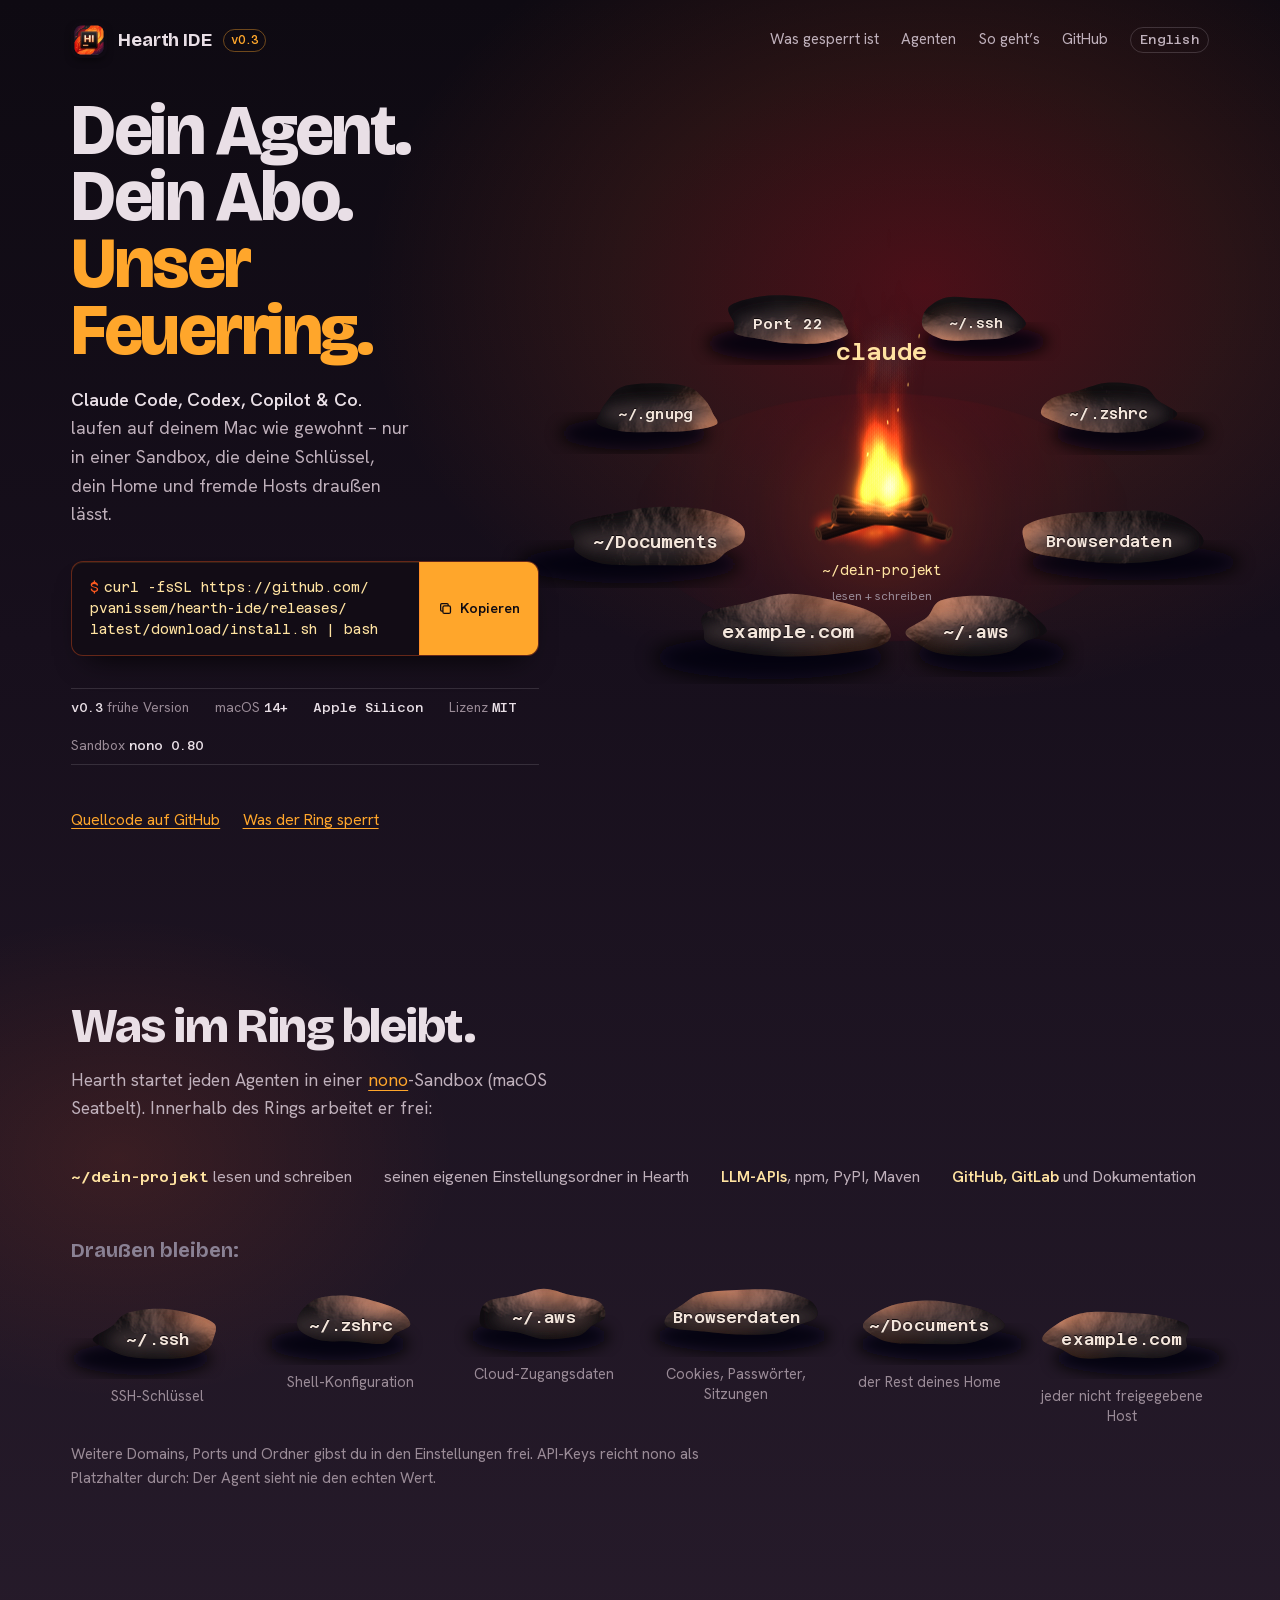
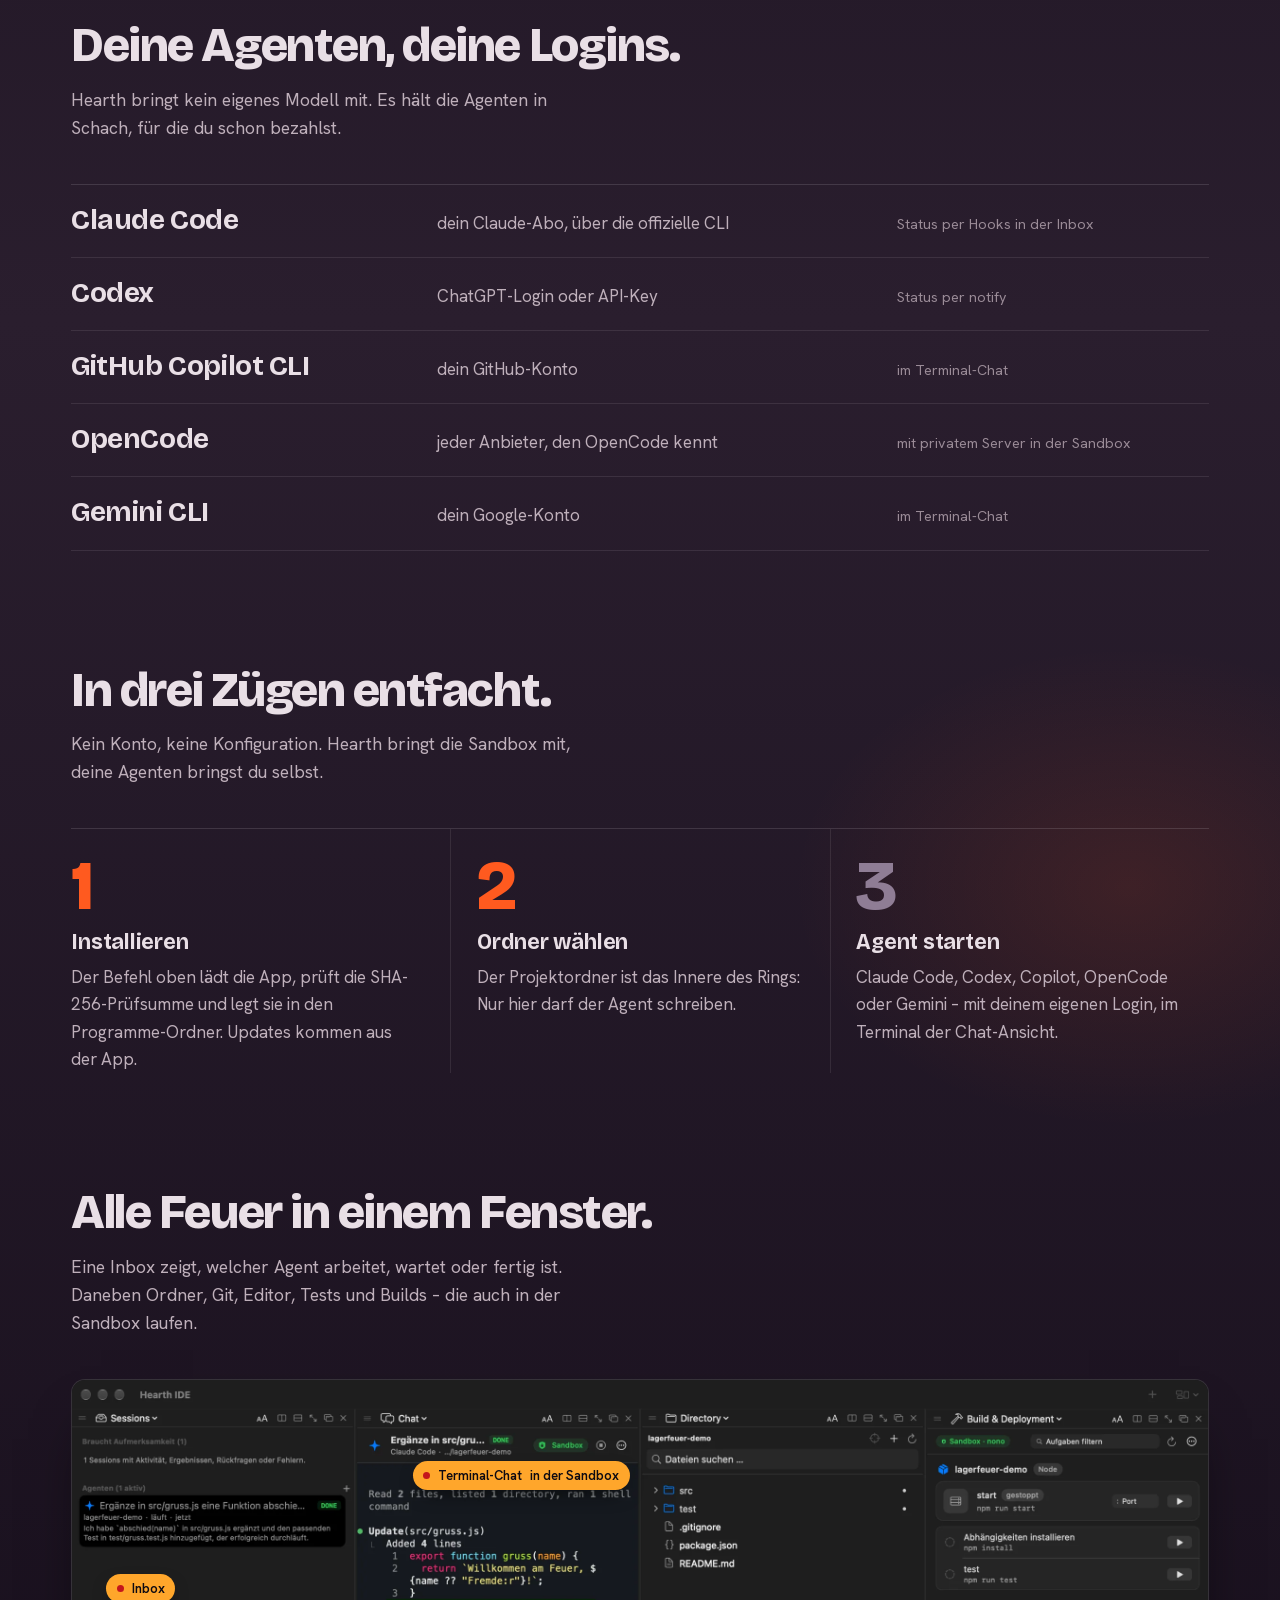
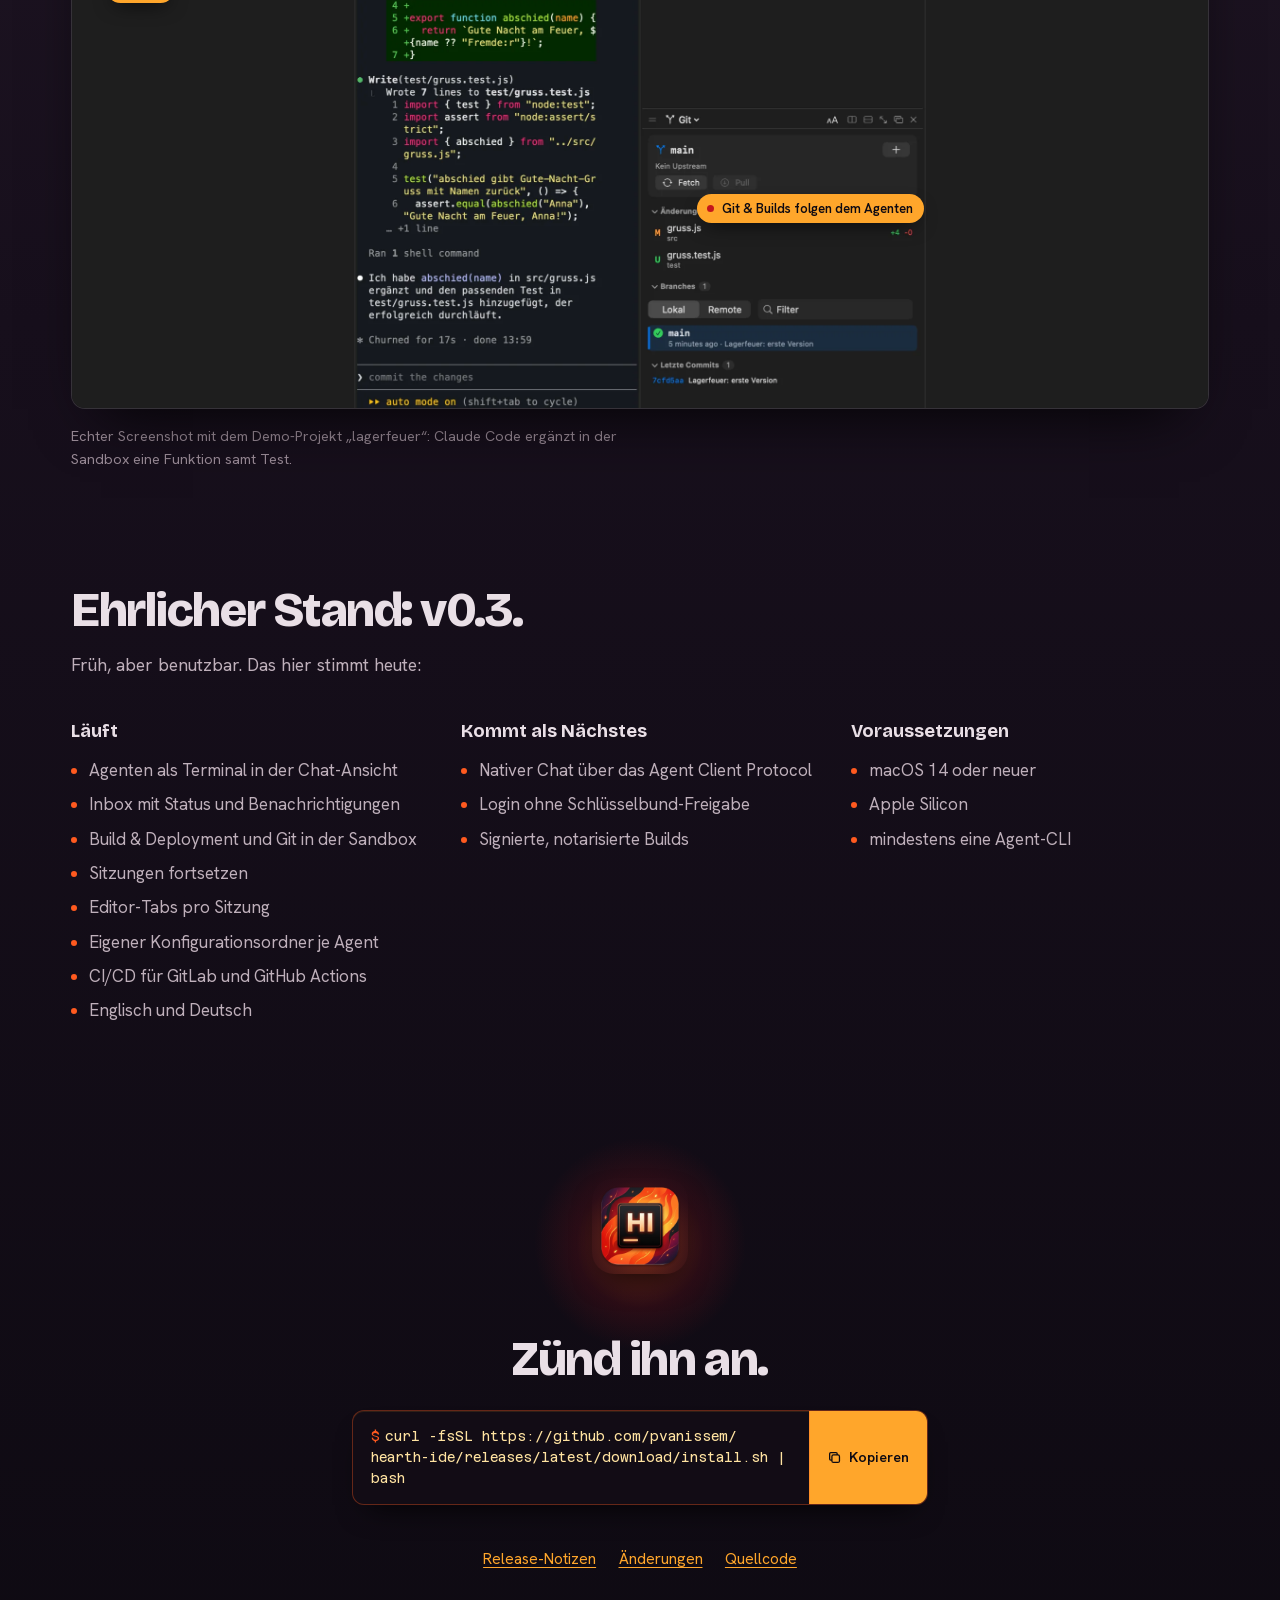
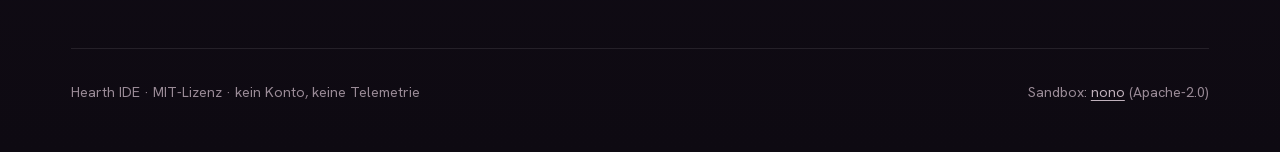
==== site/de/index.html @ 9201942a "English README and landing page (German at /de/) The landing page shares site.css/site.js; the scrip" ====
<!doctype html>
<html lang="de">
<head>
<meta charset="utf-8">
<meta name="viewport" content="width=device-width, initial-scale=1">
<title>Hearth IDE – Dein Agent. Dein Abo. Unser Feuerring.</title>
<meta name="description" content="Hearth IDE ist eine native macOS-App, die Claude Code, Codex, GitHub Copilot CLI, OpenCode und Gemini CLI in einer nono-Sandbox laufen lässt – mit einer Inbox für alle Sitzungen.">
<meta property="og:title" content="Hearth IDE">
<meta property="og:description" content="Dein Agent. Dein Abo. Unser Feuerring. Jede Agent-CLI in einer Sandbox auf deinem Mac.">
<meta property="og:image" content="https://pvanissem.github.io/hearth-ide/assets/hearth-app.webp">
<meta property="og:locale" content="de_DE">
<meta name="theme-color" content="#0e0a12">
<link rel="canonical" href="https://pvanissem.github.io/hearth-ide/de/">
<link rel="alternate" hreflang="en" href="https://pvanissem.github.io/hearth-ide/">
<link rel="alternate" hreflang="de" href="https://pvanissem.github.io/hearth-ide/de/">
<link rel="alternate" hreflang="x-default" href="https://pvanissem.github.io/hearth-ide/">
<link rel="icon" type="image/png" href="../assets/favicon.png">
<link rel="apple-touch-icon" href="../assets/apple-touch-icon.png">
<link rel="preload" href="../assets/fonts/bricolage-grotesque-latin.woff2" as="font" type="font/woff2" crossorigin>
<link rel="stylesheet" href="../assets/fonts.css">
<link rel="stylesheet" href="../assets/site.css">
</head>
<body>
<div class="wrap">
  <div class="firelight hero-light" aria-hidden="true"></div>
  <header class="top">
    <a class="mark" href="./" aria-label="Hearth IDE – Startseite">
      <img src="../assets/hearth-icon.webp" alt="" width="36" height="36">
      Hearth IDE <span class="version">v0.3</span>
    </a>
    <nav aria-label="Seitenbereiche">
      <a href="#ring">Was gesperrt ist</a>
      <a href="#agenten">Agenten</a>
      <a href="#so-gehts">So geht’s</a>
      <a class="gh" href="https://github.com/pvanissem/hearth-ide">GitHub</a>
      <a class="lang" href="../" hreflang="en" lang="en">English</a>
    </nav>
  </header>

  <main>
    <div class="hero">
      <div class="pitch">
        <h1>Dein Agent. Dein Abo. <span class="lit">Unser Feuerring.</span></h1>
        <p class="lede"><strong>Claude Code, Codex, Copilot &amp; Co.</strong> laufen auf deinem Mac wie gewohnt – nur in einer Sandbox, die deine Schlüssel, dein Home und fremde Hosts draußen lässt.</p>

        <div class="install" data-install>
          <code><span class="prompt">$</span><span data-cmd>curl -fsSL https://<wbr>github.com/<wbr>pvanissem/<wbr>hearth-ide/<wbr>releases/<wbr>latest/<wbr>download/<wbr>install.sh <wbr>| bash</span></code>
          <button class="copy" type="button" data-copy aria-label="Installationsbefehl kopieren">
            <svg viewBox="0 0 20 20" fill="none" stroke="currentColor" stroke-width="1.7" aria-hidden="true"><rect x="6.5" y="6.5" width="10" height="10" rx="2"/><path d="M13.5 6.5V5a1.5 1.5 0 0 0-1.5-1.5H5A1.5 1.5 0 0 0 3.5 5v7A1.5 1.5 0 0 0 5 13.5h1.5"/></svg>
            <span class="copy-text">Kopieren</span>
          </button>
          <span class="copy-status" role="status" aria-live="polite"></span>
        </div>

        <ul class="facts" aria-label="Eckdaten">
          <li><b>v0.3</b> frühe Version</li>
          <li>macOS <b>14+</b></li>
          <li><b>Apple Silicon</b></li>
          <li>Lizenz <b>MIT</b></li>
          <li>Sandbox <b>nono 0.80</b></li>
        </ul>

        <div class="pitch-links">
          <a href="https://github.com/pvanissem/hearth-ide">Quellcode auf GitHub</a>
          <a href="#ring">Was der Ring sperrt</a>
        </div>
      </div>

      <div class="ring" data-ring aria-label="Ein Steinring aus Sandbox-Regeln um das Feuer des Agenten. Jeder Stein ist eine Sperre.">
        <canvas data-fire aria-hidden="true"></canvas>
        <svg class="stones" data-stones viewBox="0 0 1000 860" role="list"></svg>
        <div class="agent-name" data-agent aria-hidden="true">claude</div>
        <div class="inside-label"><code>~/dein-projekt</code><span>lesen + schreiben</span></div>
        <div class="rule-tip" data-tip aria-hidden="true"></div>
      </div>
    </div>

    <section id="ring" aria-labelledby="ring-h">
      <div class="ember-light" style="left:-18rem;top:2rem" aria-hidden="true"></div>
      <h2 id="ring-h">Was im Ring bleibt.</h2>
      <p class="section-lede">Hearth startet jeden Agenten in einer <a href="https://nono.sh">nono</a>-Sandbox (macOS Seatbelt). Innerhalb des Rings arbeitet er frei:</p>
      <ul class="inside">
        <li><code>~/dein-projekt</code> lesen und schreiben</li>
        <li>seinen eigenen Einstellungsordner in Hearth</li>
        <li><strong>LLM-APIs</strong>, npm, PyPI, Maven</li>
        <li><strong>GitHub, GitLab</strong> und Dokumentation</li>
      </ul>
      <h3 class="outside-title">Draußen bleiben:</h3>
      <ul class="arc" data-arc>
        <li style="--lift:1.4" data-stone="~/.ssh"><p>SSH-Schlüssel</p></li>
        <li style="--lift:.5" data-stone="~/.zshrc"><p>Shell-Konfiguration</p></li>
        <li style="--lift:0" data-stone="~/.aws"><p>Cloud-Zugangsdaten</p></li>
        <li style="--lift:0" data-stone="Browserdaten"><p>Cookies, Passwörter, Sitzungen</p></li>
        <li style="--lift:.5" data-stone="~/Documents"><p>der Rest deines Home</p></li>
        <li style="--lift:1.4" data-stone="example.com"><p>jeder nicht freigegebene Host</p></li>
      </ul>
      <p class="side-note">Weitere Domains, Ports und Ordner gibst du in den Einstellungen frei. API-Keys reicht nono als Platzhalter durch: Der Agent sieht nie den echten Wert.</p>
    </section>

    <section id="agenten" aria-labelledby="agenten-h">
      <h2 id="agenten-h">Deine Agenten, deine Logins.</h2>
      <p class="section-lede">Hearth bringt kein eigenes Modell mit. Es hält die Agenten in Schach, für die du schon bezahlst.</p>
      <ul class="roster">
        <li><span class="who">Claude Code</span><span class="login">dein Claude-Abo, über die offizielle CLI</span><span class="how">Status per Hooks in der Inbox</span></li>
        <li><span class="who">Codex</span><span class="login">ChatGPT-Login oder API-Key</span><span class="how">Status per notify</span></li>
        <li><span class="who">GitHub Copilot CLI</span><span class="login">dein GitHub-Konto</span><span class="how">im Terminal-Chat</span></li>
        <li><span class="who">OpenCode</span><span class="login">jeder Anbieter, den OpenCode kennt</span><span class="how">mit privatem Server in der Sandbox</span></li>
        <li><span class="who">Gemini CLI</span><span class="login">dein Google-Konto</span><span class="how">im Terminal-Chat</span></li>
      </ul>
    </section>

    <section id="so-gehts" aria-labelledby="so-gehts-h">
      <div class="ember-light" style="right:-16rem;top:6rem" aria-hidden="true"></div>
      <h2 id="so-gehts-h">In drei Zügen entfacht.</h2>
      <p class="section-lede">Kein Konto, keine Konfiguration. Hearth bringt die Sandbox mit, deine Agenten bringst du selbst.</p>
      <ol class="strokes" data-strokes>
        <li><span class="n" aria-hidden="true">1</span><h3>Installieren</h3><p>Der Befehl oben lädt die App, prüft die SHA-256-Prüfsumme und legt sie in den Programme-Ordner. Updates kommen aus der App.</p></li>
        <li><span class="n" aria-hidden="true">2</span><h3>Ordner wählen</h3><p>Der Projektordner ist das Innere des Rings: Nur hier darf der Agent schreiben.</p></li>
        <li><span class="n" aria-hidden="true">3</span><h3>Agent starten</h3><p>Claude Code, Codex, Copilot, OpenCode oder Gemini – mit deinem eigenen Login, im Terminal der Chat-Ansicht.</p></li>
      </ol>
    </section>

    <section aria-labelledby="app-h">
      <h2 id="app-h">Alle Feuer in einem Fenster.</h2>
      <p class="section-lede">Eine Inbox zeigt, welcher Agent arbeitet, wartet oder fertig ist. Daneben Ordner, Git, Editor, Tests und Builds – die auch in der Sandbox laufen.</p>
      <figure class="shot">
        <div class="shot-frame">
          <picture>
            <source media="(max-width: 560px)" srcset="../assets/hearth-app-phone.webp" width="1000" height="1106">
            <img src="../assets/hearth-app.webp" width="2400" height="1326" loading="lazy" decoding="async"
                 alt="Hearth IDE: links die Inbox mit einer fertigen Claude-Code-Sitzung, daneben der Terminal-Chat mit Sandbox-Abzeichen, rechts Verzeichnis, Git mit zwei Änderungen und Build &amp; Deployment.">
          </picture>
          <span class="pin inbox">Inbox</span>
          <span class="pin chat">Terminal-Chat<span class="long"> in der Sandbox</span></span>
          <span class="pin inspector">Git &amp; Builds folgen dem Agenten</span>
        </div>
        <figcaption>Echter Screenshot mit dem Demo-Projekt „lagerfeuer“: Claude Code ergänzt in der Sandbox eine Funktion samt Test.</figcaption>
      </figure>
    </section>

    <section aria-labelledby="stand-h">
      <h2 id="stand-h">Ehrlicher Stand: v0.3.</h2>
      <p class="section-lede">Früh, aber benutzbar. Das hier stimmt heute:</p>
      <div class="status">
        <div>
          <h3>Läuft</h3>
          <ul>
            <li>Agenten als Terminal in der Chat-Ansicht</li>
            <li>Inbox mit Status und Benachrichtigungen</li>
            <li>Build &amp; Deployment und Git in der Sandbox</li>
            <li>Sitzungen fortsetzen</li>
            <li>Editor-Tabs pro Sitzung</li>
            <li>Eigener Konfigurationsordner je Agent</li>
            <li>CI/CD für GitLab und GitHub Actions</li>
            <li>Englisch und Deutsch</li>
          </ul>
        </div>
        <div>
          <h3>Kommt als Nächstes</h3>
          <ul>
            <li>Nativer Chat über das Agent Client Protocol</li>
            <li>Login ohne Schlüsselbund-Freigabe</li>
            <li>Signierte, notarisierte Builds</li>
          </ul>
        </div>
        <div>
          <h3>Voraussetzungen</h3>
          <ul>
            <li>macOS 14 oder neuer</li>
            <li>Apple Silicon</li>
            <li>mindestens eine Agent-CLI</li>
          </ul>
        </div>
      </div>
    </section>

    <section class="close" aria-labelledby="close-h">
      <div class="embers"><img src="../assets/hearth-icon.webp" alt="" width="96" height="96" loading="lazy"></div>
      <h2 id="close-h">Zünd ihn an.</h2>
      <div class="install" data-install>
        <code><span class="prompt">$</span><span data-cmd>curl -fsSL https://<wbr>github.com/<wbr>pvanissem/<wbr>hearth-ide/<wbr>releases/<wbr>latest/<wbr>download/<wbr>install.sh <wbr>| bash</span></code>
        <button class="copy" type="button" data-copy aria-label="Installationsbefehl kopieren">
          <svg viewBox="0 0 20 20" fill="none" stroke="currentColor" stroke-width="1.7" aria-hidden="true"><rect x="6.5" y="6.5" width="10" height="10" rx="2"/><path d="M13.5 6.5V5a1.5 1.5 0 0 0-1.5-1.5H5A1.5 1.5 0 0 0 3.5 5v7A1.5 1.5 0 0 0 5 13.5h1.5"/></svg>
          <span class="copy-text">Kopieren</span>
        </button>
        <span class="copy-status" role="status" aria-live="polite"></span>
      </div>
      <div class="pitch-links">
        <a href="https://github.com/pvanissem/hearth-ide/releases/latest">Release-Notizen</a>
        <a href="https://github.com/pvanissem/hearth-ide/blob/main/CHANGELOG.md">Änderungen</a>
        <a href="https://github.com/pvanissem/hearth-ide">Quellcode</a>
      </div>
    </section>
  </main>

  <footer>
    <span>Hearth IDE · MIT-Lizenz · kein Konto, keine Telemetrie</span>
    <span>Sandbox: <a href="https://github.com/nolabs-ai/nono">nono</a> (Apache-2.0)</span>
  </footer>
</div>

<script src="../assets/site.js"></script>
</body>
</html>
---- site/assets/fonts.css ----
/* Self-hosted Google Fonts (SIL Open Font License): Bricolage Grotesque, Hanken Grotesk, Azeret Mono */
@font-face {
  font-family: 'Bricolage Grotesque';
  font-style: normal;
  font-weight: 400 800;
  font-stretch: 100%;
  font-display: swap;
  src: url(fonts/bricolage-grotesque-latin-ext.woff2) format('woff2');
  unicode-range: U+0100-02BA, U+02BD-02C5, U+02C7-02CC, U+02CE-02D7, U+02DD-02FF, U+0304, U+0308, U+0329, U+1D00-1DBF, U+1E00-1E9F, U+1EF2-1EFF, U+2020, U+20A0-20AB, U+20AD-20C4, U+2113, U+2C60-2C7F, U+A720-A7FF;
}
@font-face {
  font-family: 'Bricolage Grotesque';
  font-style: normal;
  font-weight: 400 800;
  font-stretch: 100%;
  font-display: swap;
  src: url(fonts/bricolage-grotesque-latin.woff2) format('woff2');
  unicode-range: U+0000-00FF, U+0131, U+0152-0153, U+02BB-02BC, U+02C6, U+02DA, U+02DC, U+0304, U+0308, U+0329, U+2000-206F, U+20AC, U+2122, U+2191, U+2193, U+2212, U+2215, U+FEFF, U+FFFD;
}
@font-face {
  font-family: 'Hanken Grotesk';
  font-style: normal;
  font-weight: 400 600;
  font-display: swap;
  src: url(fonts/hanken-grotesk-latin-ext.woff2) format('woff2');
  unicode-range: U+0100-02BA, U+02BD-02C5, U+02C7-02CC, U+02CE-02D7, U+02DD-02FF, U+0304, U+0308, U+0329, U+1D00-1DBF, U+1E00-1E9F, U+1EF2-1EFF, U+2020, U+20A0-20AB, U+20AD-20C4, U+2113, U+2C60-2C7F, U+A720-A7FF;
}
@font-face {
  font-family: 'Hanken Grotesk';
  font-style: normal;
  font-weight: 400 600;
  font-display: swap;
  src: url(fonts/hanken-grotesk-latin.woff2) format('woff2');
  unicode-range: U+0000-00FF, U+0131, U+0152-0153, U+02BB-02BC, U+02C6, U+02DA, U+02DC, U+0304, U+0308, U+0329, U+2000-206F, U+20AC, U+2122, U+2191, U+2193, U+2212, U+2215, U+FEFF, U+FFFD;
}
@font-face {
  font-family: 'Azeret Mono';
  font-style: normal;
  font-weight: 400 600;
  font-display: swap;
  src: url(fonts/azeret-mono-latin-ext.woff2) format('woff2');
  unicode-range: U+0100-02BA, U+02BD-02C5, U+02C7-02CC, U+02CE-02D7, U+02DD-02FF, U+0304, U+0308, U+0329, U+1D00-1DBF, U+1E00-1E9F, U+1EF2-1EFF, U+2020, U+20A0-20AB, U+20AD-20C4, U+2113, U+2C60-2C7F, U+A720-A7FF;
}
@font-face {
  font-family: 'Azeret Mono';
  font-style: normal;
  font-weight: 400 600;
  font-display: swap;
  src: url(fonts/azeret-mono-latin.woff2) format('woff2');
  unicode-range: U+0000-00FF, U+0131, U+0152-0153, U+02BB-02BC, U+02C6, U+02DA, U+02DC, U+0304, U+0308, U+0329, U+2000-206F, U+20AC, U+2122, U+2191, U+2193, U+2212, U+2215, U+FEFF, U+FFFD;
}
---- site/assets/site.css ----
:root {
  --night: #0e0a12;
  --night-2: #170f1c;
  --plum: #2a1e2e;
  --crimson: #c4161c;
  --ember: #ff5a1f;
  --flame: #ffa62b;
  --core: #ffe3a1;
  --ash: #e9dfe6;
  --ash-2: #bfb0bb;
  --ash-3: #9a8b97;
  --cold: #8a8194;
  --flicker: 1;
  --display: "Bricolage Grotesque", "Avenir Next", sans-serif;
  --body: "Hanken Grotesk", "Avenir Next", sans-serif;
  --mono: "Azeret Mono", ui-monospace, "SF Mono", monospace;
  --gutter: clamp(1rem, 4vw, 3.5rem);
  --ease: cubic-bezier(.16, 1, .3, 1);
}
* { box-sizing: border-box; }
html { background: var(--night); color: var(--ash); scrollbar-color: #3b3140 var(--night); overflow-x: clip; }
body {
  margin: 0;
  font: 400 1.0625rem/1.6 var(--body);
  background: linear-gradient(var(--night), var(--night-2) 40rem, var(--plum) 120rem, var(--night-2) 220rem, var(--night));
  -webkit-font-smoothing: antialiased;
  text-rendering: optimizeLegibility;
  overflow-x: clip;
}
::selection { background: var(--ember); color: var(--night); }
:focus-visible { outline: 2px solid var(--flame); outline-offset: 3px; border-radius: 4px; }
a { color: var(--flame); text-decoration-thickness: 1px; text-underline-offset: .2em; }
a:hover { color: var(--core); }
code, kbd, .mono { font-family: var(--mono); font-variant-ligatures: none; }
code { font-size: .92em; }
img { max-width: 100%; display: block; }
.sr-only { position: absolute; width: 1px; height: 1px; overflow: hidden; clip: rect(0 0 0 0); white-space: nowrap; }
.wrap { position: relative; width: min(1240px, 100%); margin: 0 auto; padding: 0 var(--gutter); }

/* firelight: the only light source; its glow flickers with the fire (--flicker is set by the canvas loop) */
.firelight { position: absolute; pointer-events: none; z-index: 0; border-radius: 50%;
  background: radial-gradient(closest-side, rgba(196, 22, 28, .32), rgba(255, 90, 31, .1) 55%, transparent);
  opacity: calc(.75 + .25 * var(--flicker)); }
.firelight.hero-light { width: 70rem; height: 52rem; right: -14rem; top: -8rem; }
.ember-light { position: absolute; pointer-events: none; z-index: 0; width: 42rem; height: 30rem; border-radius: 50%;
  background: radial-gradient(closest-side, rgba(255, 90, 31, .12), transparent);
  animation: smoulder 5.5s ease-in-out infinite alternate; }
@keyframes smoulder { 0% { opacity: .55; } 40% { opacity: .9; } 55% { opacity: .7; } 100% { opacity: 1; } }

/* ---------- Top ---------- */
.top { position: relative; z-index: 2; display: flex; align-items: center; justify-content: space-between; padding-top: 1.4rem; }
.mark { display: flex; align-items: center; gap: .7rem; color: var(--ash); text-decoration: none; font: 700 1.15rem/1 var(--display); letter-spacing: -.01em; }
.mark img { width: 36px; height: 36px; border-radius: 9px; box-shadow: 0 4px 10px -4px rgba(0, 0, 0, .8); }
.version { font: 500 .72rem/1 var(--mono); color: var(--flame); border: 1px solid rgba(255, 166, 43, .4); padding: .3rem .45rem; border-radius: 999px; }
.top nav { display: flex; gap: 1.4rem; font-size: .95rem; }
.top nav a { color: var(--ash-2); text-decoration: none; }
.top nav a:hover { color: var(--ash); }

/* ---------- Hero ---------- */
.hero { position: relative; z-index: 1; display: grid; grid-template-columns: minmax(0, 5fr) minmax(0, 7fr); align-items: center; gap: 1rem; min-height: min(92vh, 860px); padding-block: 1.5rem 2.5rem; }
.pitch { position: relative; z-index: 2; }
h1 { font: 800 clamp(2.7rem, 5.6vw, 5.4rem)/.93 var(--display); font-variation-settings: "opsz" 96; letter-spacing: -.035em; margin: 0 0 1.4rem; text-wrap: balance; }
h1 .lit { color: var(--flame); }
.lede { font-size: clamp(1.05rem, 1.4vw, 1.2rem); color: var(--ash-2); max-width: 34ch; margin: 0 0 2rem; }
.lede strong { color: var(--ash); font-weight: 600; }

.install { position: relative; display: flex; align-items: stretch; max-width: 36rem; border-radius: 12px; background: #120c15; border: 1px solid rgba(255, 90, 31, .35); box-shadow: 0 16px 30px -16px rgba(0, 0, 0, .9), inset 0 1px 0 rgba(255, 166, 43, .12); }
.install code { flex: 1; min-width: 0; white-space: normal; overflow-wrap: break-word; padding: .95rem 1.1rem; color: var(--core); font-size: .84rem; line-height: 1.55; }
.install code .prompt { color: var(--ember); user-select: none; margin-right: .6ch; }
.copy { flex: none; display: inline-flex; align-items: center; gap: .45rem; cursor: pointer; border: 0; border-left: 1px solid rgba(255, 90, 31, .3); border-radius: 0 11px 11px 0; padding: 0 1.1rem; font: 600 .9rem var(--body); color: var(--night); background: var(--flame); transition: background .25s var(--ease); }
.copy:hover { background: var(--core); }
.copy svg { width: 1.05em; height: 1.05em; }
.copy[data-state="done"] { background: #ffd27a; }
.copy-status { position: absolute; left: 0; top: calc(100% + .55rem); font-size: .85rem; color: var(--ash-3); }
.pitch-links { display: flex; flex-wrap: wrap; gap: 1.4rem; margin-top: 2.6rem; font-size: .98rem; }

.facts { display: flex; flex-wrap: wrap; column-gap: 1.6rem; margin: 2rem 0 0; padding: 0; list-style: none; border-top: 1px solid rgba(233, 223, 230, .14); border-bottom: 1px solid rgba(233, 223, 230, .14); max-width: 36rem; }
.facts li { font: 400 .86rem/1 var(--body); color: var(--ash-3); padding: .75rem 0; white-space: nowrap; }
.facts b { font: 500 .8rem/1 var(--mono); font-variant-ligatures: none; color: var(--ash); }

/* ---------- The ring ---------- */
.ring { position: relative; width: 100%; aspect-ratio: 1 / .86; }
.ring canvas { position: absolute; inset: 0; width: 100%; height: 100%; -webkit-mask-image: linear-gradient(transparent 0, #000 22%); mask-image: linear-gradient(transparent 0, #000 22%); }
.ring svg.stones { position: absolute; inset: 0; width: 100%; height: 100%; overflow: visible; }
.stone { cursor: help; }
.stone .heat { opacity: calc(.35 + .4 * var(--flicker)); }
.stone .hitglow { opacity: 0; transition: opacity .7s var(--ease); }
.stone.hit .hitglow { opacity: 1; transition-duration: .08s; }
[data-stone-holder]:focus-visible .rock { stroke: var(--flame); stroke-width: 3; }
[data-stone-holder] { outline: none; }
.cut { font-family: var(--mono); font-weight: 600; font-variant-ligatures: none; letter-spacing: .01em; pointer-events: none; }
.cut .lip { fill: #f4e6dc; }
.cut .recess { fill: #0c0708; opacity: .9; }
.agent-name { position: absolute; left: 50%; top: 30%; transform: translate(-50%, -50%); font: 600 clamp(1.05rem, 1.9vw, 1.45rem)/1 var(--mono); font-variant-ligatures: none; color: var(--core); pointer-events: none; white-space: nowrap; transition: opacity .4s var(--ease), filter .4s var(--ease); }
.agent-name.swap { opacity: 0; filter: blur(6px); }
.inside-label { position: absolute; left: 50%; top: 67%; transform: translateX(-50%); text-align: center; pointer-events: none; }
.inside-label code { display: block; font-size: .82rem; color: var(--core); }
.inside-label span { font-size: .78rem; color: var(--ash-3); }
.rule-tip { position: absolute; z-index: 3; pointer-events: none; left: 50%; bottom: -1.6rem; transform: translateX(-50%); width: min(21rem, 92%); padding: .6rem .8rem; border-radius: 9px; font-size: .86rem; line-height: 1.4; color: var(--ash); background: #1d1420; border: 1px solid rgba(255, 90, 31, .45); box-shadow: 0 12px 30px -12px rgba(0, 0, 0, .8); opacity: 0; transition: opacity .25s var(--ease); }
.rule-tip.show { opacity: 1; }
.rule-tip b { display: block; color: var(--flame); font: 600 .74rem/1.3 var(--mono); font-variant-ligatures: none; margin-bottom: .25rem; }

/* ---------- Sections ---------- */
section { position: relative; padding-block: clamp(4rem, 9vw, 8rem) 0; }
section > * { position: relative; z-index: 1; }
h2 { font: 800 clamp(2rem, 3.8vw, 3.4rem)/1 var(--display); letter-spacing: -.03em; margin: 0 0 1rem; text-wrap: balance; }
.section-lede { color: var(--ash-2); max-width: 52ch; margin: 0 0 2.6rem; font-size: 1.1rem; }

/* inside the ring vs. the stones that keep things out */
.inside { display: flex; flex-wrap: wrap; gap: .6rem 2rem; margin: 0 0 3rem; padding: 0; list-style: none; }
.inside li { font-size: 1rem; color: var(--ash-2); }
.inside li code, .inside li strong { color: var(--core); font-weight: 600; }
.outside-title { font: 700 1.25rem/1.2 var(--display); color: var(--cold); margin: 0 0 1.2rem; }
.arc { list-style: none; margin: 0; padding: 0; display: grid; grid-template-columns: repeat(6, minmax(0, 1fr)); gap: 1rem 1.2rem; }
.arc li { text-align: center; transform: translateY(calc(var(--lift, 0) * 1rem)); }
.arc svg { width: 100%; height: auto; overflow: visible; }
.arc p { margin: 0; font-size: .92rem; color: var(--ash-3); line-height: 1.35; }
.side-note { margin-top: 2.4rem; color: var(--ash-3); font-size: .95rem; max-width: 70ch; }

/* agents roster */
.roster { list-style: none; margin: 0; padding: 0; border-top: 1px solid rgba(233, 223, 230, .14); }
.roster li { display: grid; grid-template-columns: minmax(10rem, 1.1fr) minmax(0, 1.4fr) minmax(0, 1fr); gap: 1.4rem; align-items: baseline; padding: 1.25rem 0; border-bottom: 1px solid rgba(233, 223, 230, .1); }
.roster .who { font: 700 clamp(1.3rem, 2.2vw, 1.8rem)/1.1 var(--display); letter-spacing: -.015em; transition: color .3s var(--ease); }
.roster .login { color: var(--ash-2); }
.roster .how { font-size: .9rem; color: var(--ash-3); }
.roster li:hover .who { color: var(--flame); }

/* three strokes: each number ignites in turn */
.strokes { list-style: none; margin: 0; padding: 0; display: grid; grid-template-columns: repeat(3, minmax(0, 1fr)); border-top: 1px solid rgba(233, 223, 230, .14); }
.strokes li { position: relative; padding: 1.8rem 1.6rem 0 0; }
.strokes li + li { padding-left: 1.6rem; border-left: 1px solid rgba(233, 223, 230, .1); }
.strokes .n { display: block; font: 800 4.4rem/.8 var(--display); color: #8f7d95; margin-bottom: 1rem; }
.strokes li.on .n { color: var(--ember); animation: ignite .9s steps(1, end); }
@keyframes ignite { 0% { color: #8f7d95; } 12% { color: var(--flame); } 22% { color: #8f7d95; } 34% { color: var(--core); } 46% { color: var(--crimson); } 60% { color: var(--flame); } 100% { color: var(--ember); } }
.strokes h3 { font: 700 1.35rem/1.2 var(--display); margin: 0 0 .5rem; letter-spacing: -.01em; }
.strokes p { margin: 0; color: var(--ash-2); max-width: 34ch; }

/* the app at work */
.shot { margin: 0; }
.shot-frame { position: relative; border-radius: 14px; overflow: hidden; border: 1px solid rgba(233, 223, 230, .14); box-shadow: 0 30px 60px -30px rgba(0, 0, 0, .95); background: #19151c; }
.shot-frame img { width: 100%; height: auto; }
.pin { position: absolute; display: flex; align-items: center; gap: .5rem; font: 600 .82rem/1.2 var(--body); color: var(--night); background: var(--flame); padding: .4rem .65rem; border-radius: 999px; box-shadow: 0 8px 20px -8px rgba(0, 0, 0, .8); white-space: nowrap; }
.pin::before { content: ""; width: 7px; height: 7px; border-radius: 50%; background: var(--crimson); }
.pin.inbox { left: 3%; top: 31%; }
.pin.chat { left: 30%; top: 13%; }
.pin.inspector { left: 55%; top: 66%; }
.shot figcaption { margin-top: 1rem; font-size: .9rem; color: var(--ash-3); max-width: 70ch; }

/* honest status */
.status { display: grid; grid-template-columns: repeat(3, minmax(0, 1fr)); gap: 2rem; }
.status h3 { font: 700 1.15rem/1.2 var(--display); margin: 0 0 .9rem; }
.status ul { margin: 0; padding-left: 1.1rem; color: var(--ash-2); }
.status li { margin-bottom: .45rem; }
.status li::marker { color: var(--ember); }

/* close: the last fire */
.close { text-align: center; padding-block: clamp(5rem, 10vw, 9rem) clamp(3rem, 6vw, 5rem); }
.embers { position: relative; width: 132px; height: 132px; margin: 0 auto 1.6rem; }
.embers::before { content: ""; position: absolute; inset: -40px; border-radius: 50%; background: radial-gradient(closest-side, rgba(255, 90, 31, .45), rgba(196, 22, 28, .15) 60%, transparent); animation: smoulder 2.6s ease-in-out infinite alternate; }
.embers.flare::before { animation: flare 1.2s var(--ease); }
@keyframes flare { 0% { opacity: 1; transform: scale(1); } 25% { opacity: 1; transform: scale(1.45); } 100% { opacity: .8; transform: scale(1); } }
.embers img { position: relative; width: 96px; height: 96px; margin: 18px; border-radius: 22px; box-shadow: 0 14px 30px -12px rgba(0, 0, 0, .9); }
.close h2 { margin-bottom: 1.6rem; }
.close .install { margin: 0 auto; text-align: left; }
.close .pitch-links { justify-content: center; }
footer { border-top: 1px solid rgba(233, 223, 230, .1); padding-block: 2rem 3rem; font-size: .88rem; color: var(--ash-3); display: flex; flex-wrap: wrap; gap: .4rem 1.6rem; justify-content: space-between; }
footer a { color: var(--ash-2); }

@media (max-width: 960px) {
  .hero { grid-template-columns: minmax(0, 1fr); min-height: 0; padding-top: .5rem; }
  .ring { order: -1; width: 100%; max-width: 560px; margin: 0 auto 4.5rem; }
  .rule-tip { bottom: -4.2rem; }
  .lede { max-width: 46ch; }
  .arc { grid-template-columns: repeat(3, minmax(0, 1fr)); }
  .arc li { transform: none; }
  .strokes { grid-template-columns: 1fr; }
  .strokes li, .strokes li + li { padding: 1.6rem 0; border-left: 0; border-bottom: 1px solid rgba(233, 223, 230, .1); }
  .status { grid-template-columns: 1fr; }
  .roster li { grid-template-columns: 1fr; gap: .3rem; }
}
@media (max-width: 560px) {
  .top nav a:not(.lang) { display: none; }
  .copy .copy-text { display: none; }
  .inside-label span { display: none; }
  .arc { grid-template-columns: repeat(2, minmax(0, 1fr)); }
  .pin.inspector { display: none; }
  .pin.inbox { left: 4%; top: 30%; }
  .pin.chat { left: 50%; top: 9%; }
  .pin .long { display: none; }
}
@media (prefers-reduced-motion: reduce) {
  *, *::before, *::after { transition-duration: .01ms !important; animation: none !important; }
}

/* ---------- Language switch ---------- */
.top nav a.lang { font: 500 .8rem/1 var(--mono); font-variant-ligatures: none; letter-spacing: .02em; padding: .35rem .55rem; border: 1px solid rgba(233, 223, 230, .18); border-radius: 999px; }
.top nav a.lang:hover { border-color: rgba(255, 166, 43, .55); }
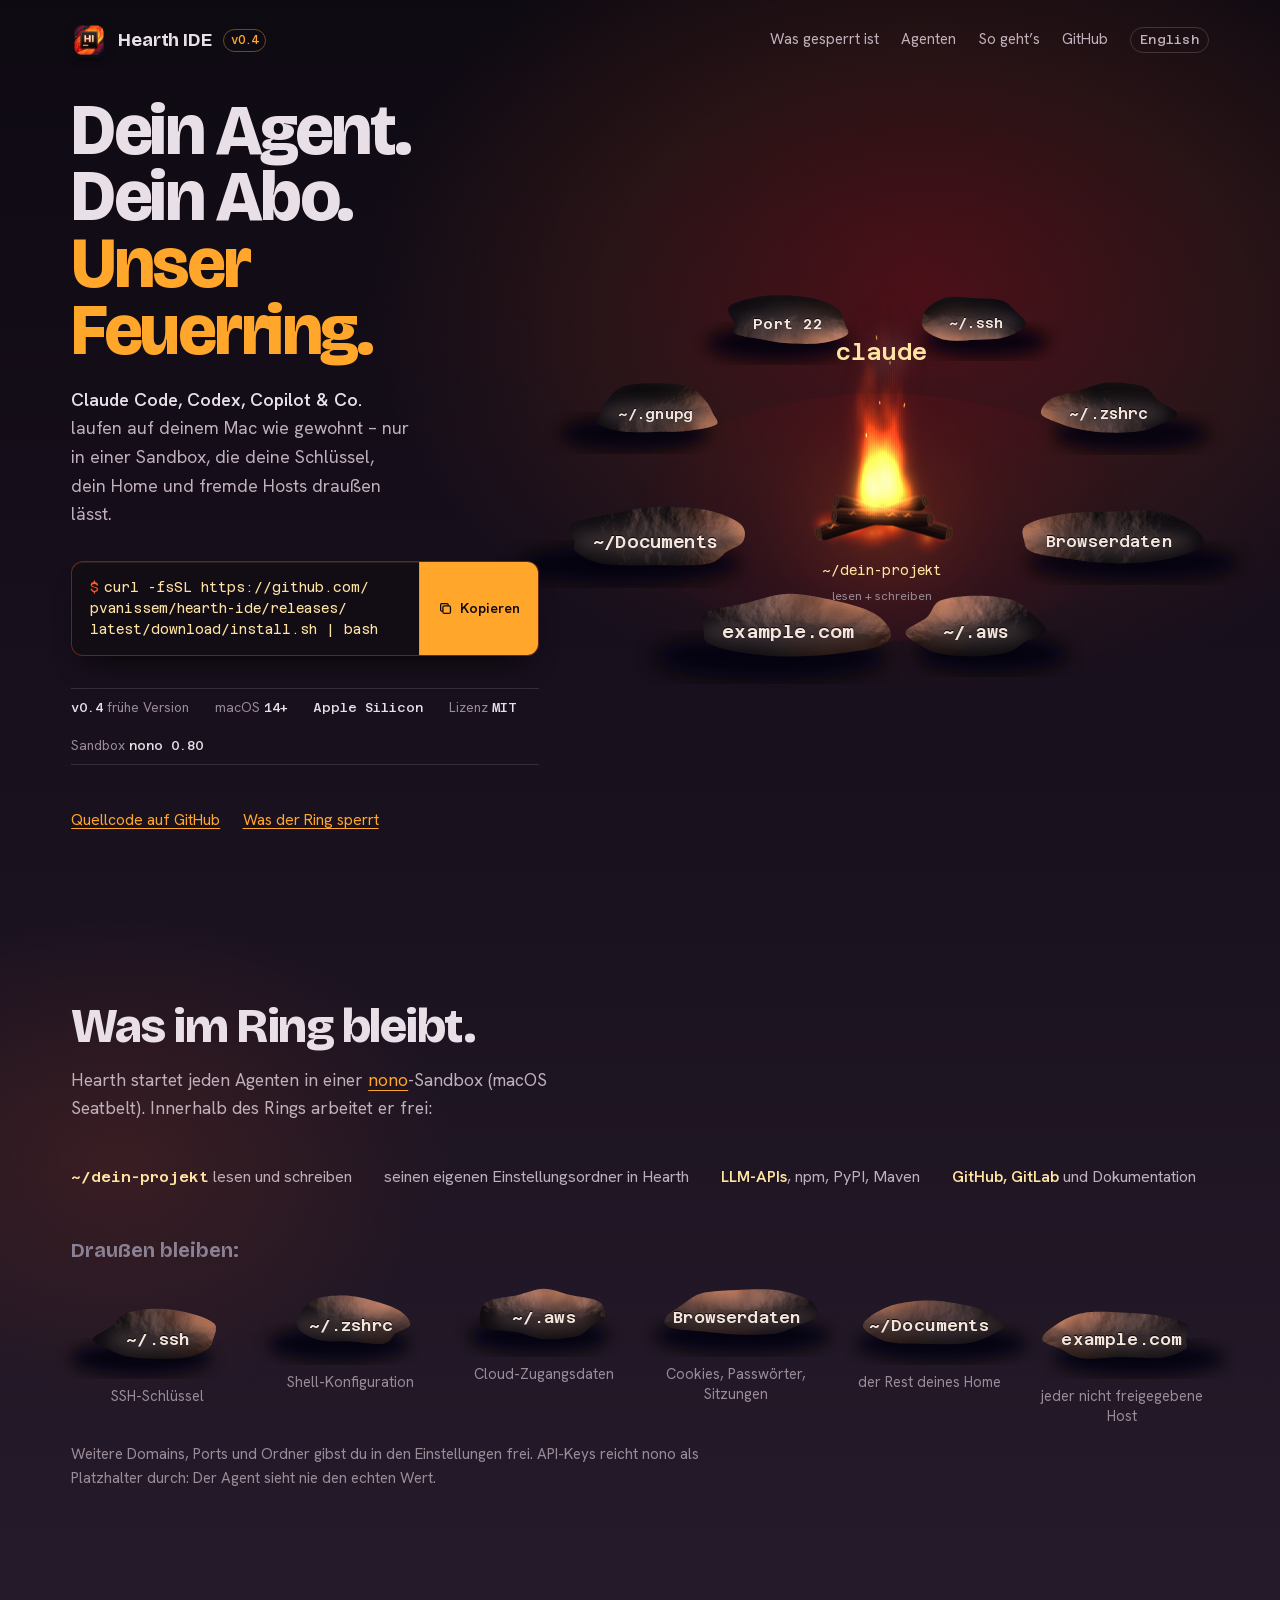
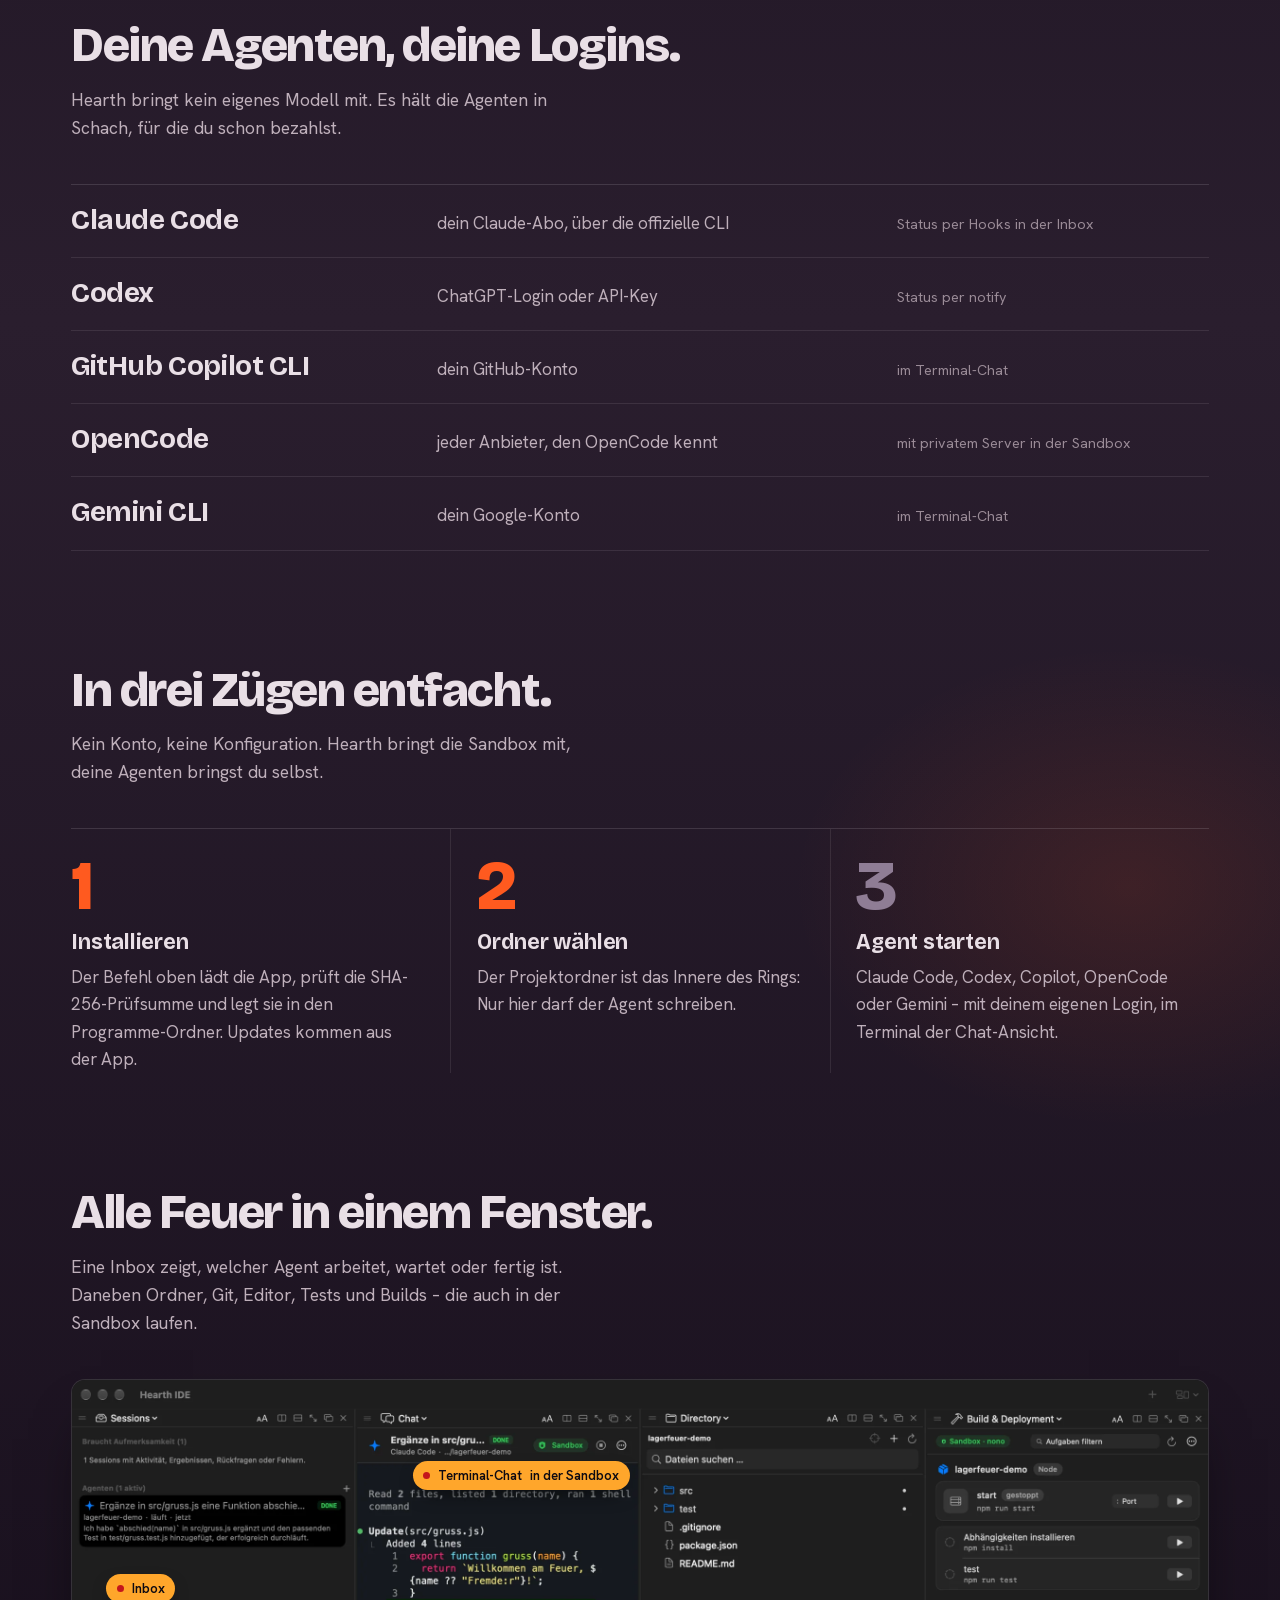
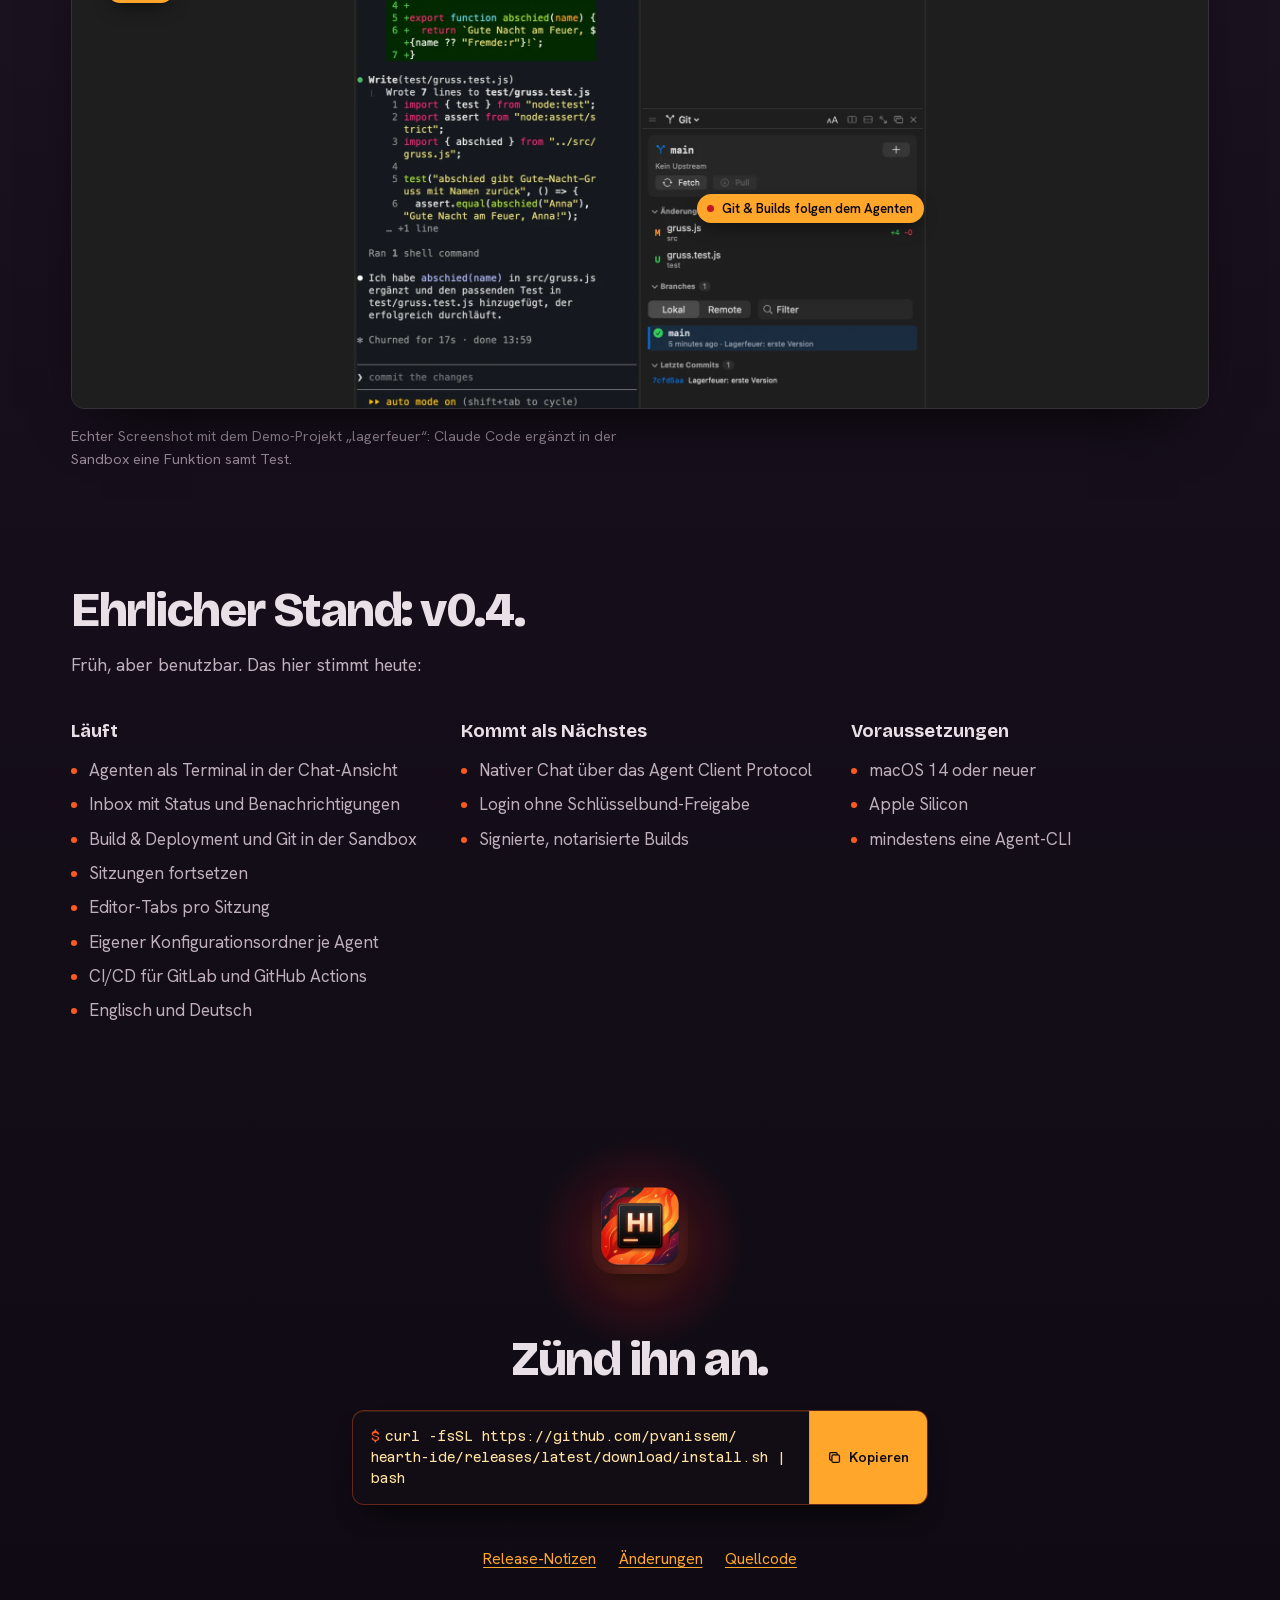
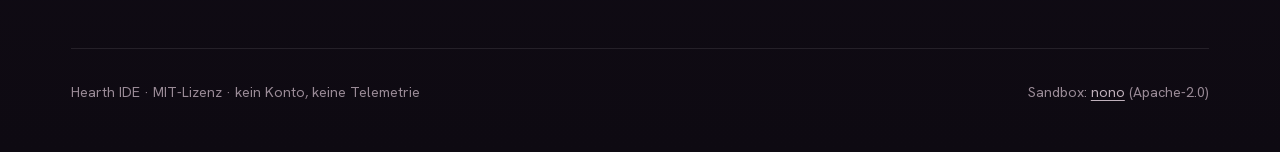
==== commit 32280dd0: "Landing page: v0.4 Co-Authored-By: Claude Opus 5.5 <noreply@anthropic.com>" ====
--- a/site/de/index.html
+++ b/site/de/index.html
@@ -26,7 +26,7 @@
   <header class="top">
     <a class="mark" href="./" aria-label="Hearth IDE – Startseite">
       <img src="../assets/hearth-icon.webp" alt="" width="36" height="36">
-      Hearth IDE <span class="version">v0.3</span>
+      Hearth IDE <span class="version">v0.4</span>
     </a>
     <nav aria-label="Seitenbereiche">
       <a href="#ring">Was gesperrt ist</a>
@@ -53,7 +53,7 @@
         </div>
 
         <ul class="facts" aria-label="Eckdaten">
-          <li><b>v0.3</b> frühe Version</li>
+          <li><b>v0.4</b> frühe Version</li>
           <li>macOS <b>14+</b></li>
           <li><b>Apple Silicon</b></li>
           <li>Lizenz <b>MIT</b></li>
@@ -139,7 +139,7 @@
     </section>
 
     <section aria-labelledby="stand-h">
-      <h2 id="stand-h">Ehrlicher Stand: v0.3.</h2>
+      <h2 id="stand-h">Ehrlicher Stand: v0.4.</h2>
       <p class="section-lede">Früh, aber benutzbar. Das hier stimmt heute:</p>
       <div class="status">
         <div>
